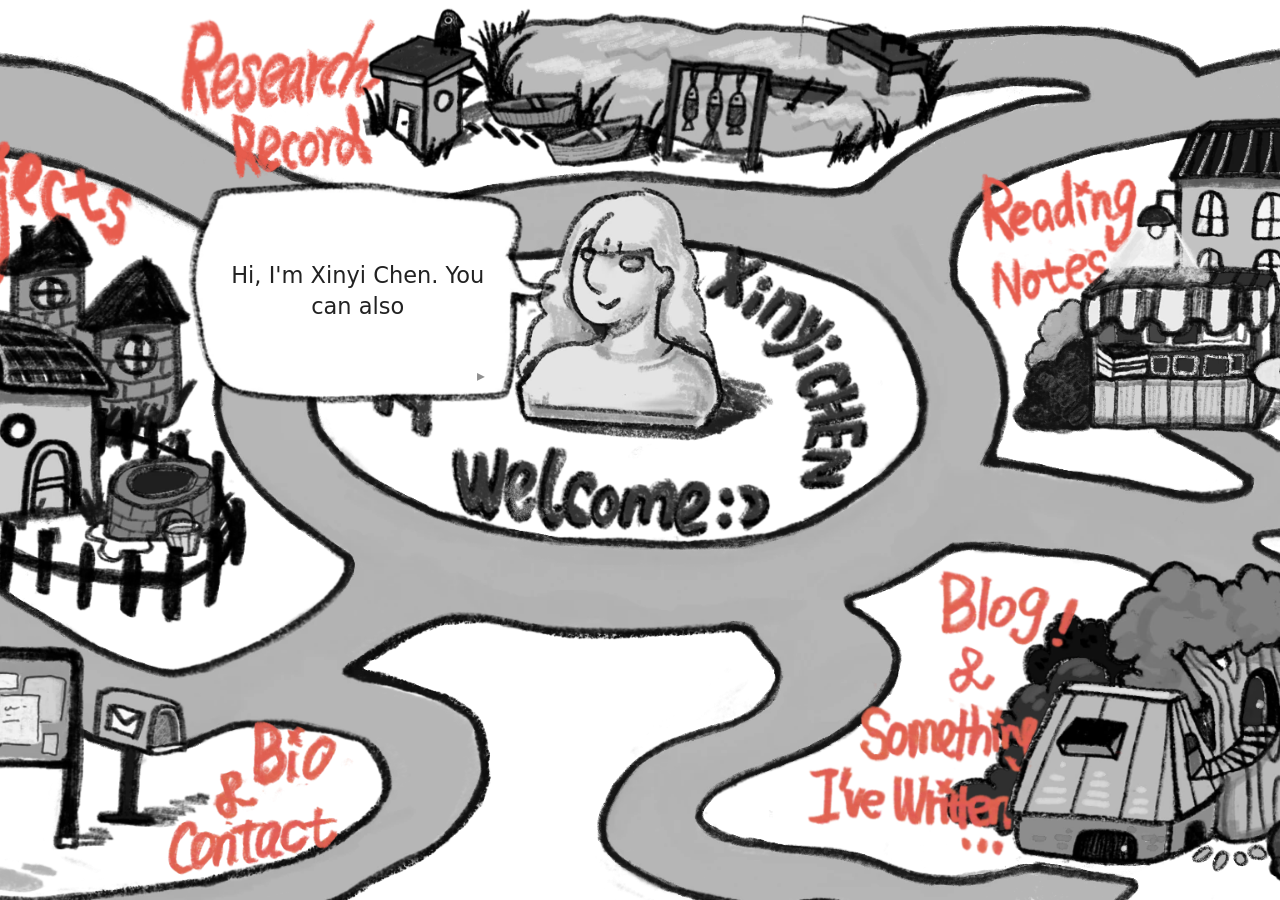
==== index.html @ 4571fce9 "Personal website launched" ====
<!DOCTYPE html>
<html lang="en">
<head>
  <meta charset="UTF-8">
  <meta name="viewport" content="width=device-width, initial-scale=1">
  <title>IChou · Xinyi Chen</title>
  <meta name="description" content="Xinyi Chen (IChou): HCI research record, reading notes, projects, blog and contact.">
  <link rel="icon" href="data:image/svg+xml,<svg xmlns=%22http://www.w3.org/2000/svg%22 viewBox=%220 0 100 100%22><text y=%22.9em%22 font-size=%2290%22>🌳</text></svg>">
  <link rel="stylesheet" href="css/style.css?v=1118">
</head>
<body class="home" data-root="./">
  <h1 class="sr-only">IChou · Xinyi Chen</h1>

  <main class="map" id="map">
    <img class="map-base" alt="" draggable="false">
  </main>

  <noscript>
    <p><a href="research/">Research Record</a> · <a href="reading/">读书笔记</a> · <a href="projects/">项目</a> · <a href="blog/">Blog</a> · <a href="about/">关于我</a></p>
  </noscript>

  <script src="js/config.js?v=1118"></script>
  <script src="js/sound.js?v=1118"></script>
  <script src="js/common.js?v=1118"></script>
  <script src="js/home.js?v=1118"></script>
</body>
</html>
---- css/style.css ----
/* ================= 基础变量（改配色只改这里） ================= */
:root {
  --paper: #fff;
  --ink: #3b332c;
  --ink-soft: #7a6d60;
  --accent: #e2574c;
  --card: #fff;
  --line: #e5e5e5;
  --radius: 14px;
  --font: "LXGW WenKai", "Kaiti SC", "STKaiti", "PingFang SC", "Microsoft YaHei", system-ui, sans-serif;
}

* { box-sizing: border-box; }
html, body { margin: 0; }
body {
  font-family: var(--font);
  color: var(--ink);
  background: var(--paper);
  line-height: 1.7;
  -webkit-font-smoothing: antialiased;
}
a { color: inherit; }
img { max-width: 100%; }

/* ================= 页面进入 / 离开转场 ================= */
body { animation: page-in .35s ease-out both; }
body.leaving { animation: page-out .4s ease-in forwards; }
@keyframes page-in { from { opacity: 0; } }
@keyframes page-out { to { opacity: 0; } }


/* ================= 首页地图 ================= */
/* 首页整屏就是你画的图，铺在白底上：没有标题、边框、按钮。
   · .map 正好等于屏幕大小；底图（道路）拉伸铺满。
   · 其余配件放在和原图一样大的“画框”(.frame) 里，保持原比例；
     屏幕不是 16:9 时，画框按各自的锚点 (--ax, --ay) 挪位置。 */
html:has(body.home) { background: #fff; overflow: hidden; height: 100%; }
.home {
  background: #fff;
  height: 100vh; height: 100dvh;
  overflow-x: auto; overflow-y: hidden; overscroll-behavior: none; scrollbar-width: none;
}
.home::-webkit-scrollbar { display: none; }
/* 首页进出只做淡入淡出，不放大 */
body.home { animation: none; }
body.home.leaving { animation: fade-out .3s ease-in forwards; }
.home .map { animation: map-in .6s ease-out both; }
@keyframes map-in { from { opacity: 0; } }
@keyframes fade-out { to { opacity: 0; } }
.sr-only { position: absolute; width: 1px; height: 1px; overflow: hidden; clip-path: inset(50%); white-space: nowrap; }

.map {
  position: relative; overflow: hidden;
  width: 100vw; height: 100vh; height: 100dvh;
  container-type: size;
  --cw: 1920; --ch: 1080;
  /* --u = 原图 1 个像素在屏幕上的大小（宽、高两个方向取小的，保证配件不会比屏幕大） */
  --u: min(calc(100cqw / var(--cw)), calc(100cqh / var(--ch)));
}
/* 竖屏或接近方形的屏幕（手机竖着拿）：图撑满屏幕高度、保持 16:9，左右滑动看全图 */
@media (max-aspect-ratio: 29/20) {
  .map { width: calc(100vh * 16 / 9); width: calc(100dvh * 16 / 9); }
}
.map img { user-select: none; -webkit-user-drag: none; }
.map-base { position: absolute; inset: 0; width: 100%; height: 100%; object-fit: fill; display: block; }
.frame {
  position: absolute; pointer-events: none;
  width: calc(var(--u) * var(--cw)); height: calc(var(--u) * var(--ch));
  left: calc((100cqw - var(--u) * var(--cw)) * var(--ax, .5));
  top:  calc((100cqh - var(--u) * var(--ch)) * var(--ay, .5));
}
.layer { position: absolute; display: block; }
.label { transform-origin: 50% 60%; }

/* 交互反馈：只是动一动，不发光、不放大 */
.layer-group.hop { animation: hop .45s cubic-bezier(.3,.7,.4,1); }
.layer-group.hop .label { animation: wobble .5s ease-in-out; }
.layer-group.jiggle { animation: jiggle .4s ease-in-out; }
.layer-group.talk { animation: talk .5s ease-in-out; }
@keyframes hop { 35% { transform: translateY(-1.2%) rotate(-.8deg); } 70% { transform: translateY(0) rotate(.5deg); } }
@keyframes wobble { 30% { transform: rotate(-3deg); } 65% { transform: rotate(2.5deg); } }
@keyframes jiggle { 20% { transform: rotate(-2.2deg) scale(1.02, .98); } 45% { transform: rotate(2deg) scale(.98, 1.02); } 70% { transform: rotate(-1.2deg); } 88% { transform: rotate(.6deg); } }
@keyframes talk { 30% { transform: rotate(-1.2deg) translateY(-.6%); } 65% { transform: rotate(1deg); } }

.hotspot, .greeter {
  position: absolute; display: block; pointer-events: auto;
  outline: none; cursor: pointer;
  background: none; border: 0; padding: 0; font: inherit; color: inherit;
}
.hotspot:focus-visible, .greeter:focus-visible { outline: 3px dashed var(--ink); outline-offset: 2px; border-radius: 12px; }

/* 石膏像的对话框 */
.bubble {
  position: absolute; z-index: 5;
  font-size: calc(max(9px, var(--u) * 27) * var(--fit, 1)); line-height: 1.4; text-align: center;
  color: #222; cursor: pointer;
  opacity: 0; pointer-events: none;
  transform: scale(.5);
  transition: opacity .2s, transform .4s cubic-bezier(.3,1.6,.5,1);
  background: center / 100% 100% no-repeat;
}
.bubble.show { opacity: 1; pointer-events: auto; transform: none; }
.bubble.style-0 { transform-origin: 100% 45%; }   /* 从尾巴那边“弹”出来 */
.bubble.style-1 { transform-origin: 0% 60%; }
.bubble-text { margin: 0; position: absolute; inset: 10%; display: flex; align-items: center; }
.bubble-text p { margin: 0; width: 100%; text-align: justify; hyphens: auto; -webkit-hyphens: auto; text-wrap: pretty; }   /* 两端对齐 */
.bubble.short .bubble-text p { text-align: center; hyphens: manual; }
.bubble-text a { color: #e2574c; text-decoration-thickness: 1px; text-underline-offset: 2px; }
.bubble-next { position: absolute; bottom: 9%; font-size: .7em; opacity: .5; animation: blink 1s steps(2) infinite; }
.bubble.style-0 .bubble-next { right: 20%; }
.bubble.style-1 .bubble-next { right: 9%; }
@keyframes blink { 50% { opacity: .15; } }


/* ================= 模块内页 =================
   全部用你画的元素拼起来：左上角手写标题、右上角名字 + 红线、
   每条内容一张纸、右下角 Back to HomePage 按钮。
   --u = 你画的 1920×1080 原稿上 1 个像素在屏幕上的大小。 */
.inner {
  --u: min(calc(100vw / 1920), calc(100vh / 1080));
  --k: max(var(--u), .62px);             /* 纸张、文字的缩放，小屏也不会太小 */
  background: #fff;
}
.inner img { user-select: none; -webkit-user-drag: none; }

/* 页眉：标题 + 名字 + 红线 */
.ip-head {
  position: relative; display: flex; align-items: flex-start;
  padding: calc(var(--u) * 8) 0 0 calc(var(--u) * 32);
}
.ip-title { flex: none; display: block; margin-top: calc(var(--u) * 28); line-height: 0; position: relative; z-index: 2; transform-origin: 40% 70%; }
.ip-title img { display: block; width: max(120px, calc(var(--u) * var(--tw))); height: auto; }
.ip-title:hover { animation: wobble .5s ease-in-out; }
.ip-rule { flex: 1; position: relative; height: max(42px, calc(var(--u) * 84)); margin-left: calc(var(--u) * -24); min-width: 0; }
.ip-name { position: absolute; right: 0; top: 0; width: max(150px, calc(var(--u) * 404)); height: auto; }
.ip-line { position: absolute; left: 0; right: 0; top: max(30px, calc(var(--u) * 60)); height: max(12px, calc(var(--u) * 24));
  background: url(../assets/page/line.webp) 0 0 / 100% 100% no-repeat; }

/* 纸：用 border-image 把四个角（含右下角的卷角）保持原样，只拉伸中间，所以纸可以变宽变高而不变形 */
.paper {
  border: 0 solid transparent;   /* 纸的边框图画在 padding 区域里，不占文字的位置 */
  border-image: url(../assets/page/paper.webp) 22 84 104 22 fill / calc(var(--k) * 22) calc(var(--k) * 84) calc(var(--k) * 104) calc(var(--k) * 22) round;
  padding: calc(var(--k) * 46) calc(var(--k) * 38) calc(var(--k) * 64) calc(var(--k) * 40);
}

/* 列表页：纸横着排一排，和画稿一样高；多了左右滑 */
.ip-list { display: flex; flex-direction: column; height: 100vh; height: 100dvh; overflow: hidden; }
.papers {
  flex: 1; min-height: 0;
  display: flex; gap: calc(var(--u) * 44); align-items: stretch;
  margin: 0; list-style: none;
  padding: calc(var(--u) * 6) calc(var(--u) * 20) calc(var(--u) * 25) calc(var(--u) * 15);
  margin-right: calc(max(108px, var(--u) * 211) + var(--u) * 12);   /* 纸不钻到右下角的按钮底下 */
  overflow-x: auto; overflow-y: hidden; scroll-snap-type: x proximity; scrollbar-width: thin;
}
.papers.more-right { -webkit-mask-image: linear-gradient(to right, #000 calc(100% - 90px), transparent); mask-image: linear-gradient(to right, #000 calc(100% - 90px), transparent); }
.papers > li { animation: drop .55s cubic-bezier(.3,1.4,.5,1) both; animation-delay: calc(var(--i, 0) * 90ms + 120ms); }
.papers > li { flex: none; height: 100%; aspect-ratio: 316 / 819; min-width: 230px; scroll-snap-align: start; display: flex; }
.papers > li > * { flex: 1; }
.papers > li.wide { aspect-ratio: 520 / 819; min-width: 340px; }   /* 字多的纸可以宽一点（卷角不变形） */

/* 一张纸上的内容 */
.sheet {
  display: flex; flex-direction: column; min-width: 0;
  text-decoration: none; color: var(--ink);
  font-size: calc(max(14px, var(--k) * 21) * var(--fit, 1)); line-height: 1.55;   /* --fit：字放不下时 common.js 自动缩小 */
  transform-origin: 50% 100%;
  overflow: hidden;
}
a.sheet { cursor: pointer; }
.sheet.wobble { animation: paper-hop .45s ease-in-out; }
.sheet.jiggle { animation: jiggle .4s ease-in-out; }
@keyframes drop { from { opacity: 0; transform: translateY(-30px) rotate(-3deg); } }
@keyframes paper-hop { 35% { transform: translateY(-6px) rotate(-1.2deg); } 70% { transform: rotate(.8deg); } }
.sheet:focus-visible { outline: 3px dashed var(--ink); outline-offset: 4px; }
.sheet .date { font-size: .78em; color: var(--ink-soft); letter-spacing: .02em; }
.sheet h3 { margin: .2em 0 .35em; font-size: 1.25em; line-height: 1.3; }
.sheet h3::after { content: ""; display: block; height: .32em; margin-top: .25em; background: url(../assets/page/line.webp) 0 0 / 100% 100% no-repeat; width: 60%; opacity: .85; }
.sheet .meta { font-size: .8em; color: var(--ink-soft); margin-bottom: .4em; }
.sheet p { margin: 0 0 .6em; }
.sheet .grow { flex: 1; min-height: 0; overflow: hidden; }
.sheet .cover { display: block; width: 100%; max-height: 52%; object-fit: cover; object-position: top; border-radius: 4px; margin-top: .3em; filter: grayscale(.15); }
.sheet .grow.scroll { overflow-y: auto; scrollbar-width: thin; }   /* 缩到最小还放不下时才出现滚动条 */
.sheet .more { font-size: .82em; color: #e2574c; margin-top: .4em; }
.sheet .stamp { align-self: flex-start; font-size: .72em; color: #e2574c; border: 2px solid #e2574c; border-radius: 6px; padding: 0 .4em; transform: rotate(-4deg); margin-bottom: .5em; }
.sheet .tags { margin-right: calc(var(--k) * 46); }
.tags { display: flex; flex-wrap: wrap; gap: .35em; margin-top: .3em; }
.tags span { font-size: .72em; padding: 0 .55em; border: 1.5px solid var(--ink); border-radius: 999px; }
.empty { color: var(--ink-soft); font-style: italic; }

/* 详情页（文章、项目）：一张大纸，可以上下滚动 */
.ip-doc { min-height: 100vh; padding-bottom: max(120px, calc(var(--u) * 200)); }
.doc {
  width: min(920px, calc(100% - 32px)); margin: calc(var(--u) * 10) auto 0;
  font-size: max(15px, calc(var(--k) * 20)); line-height: 1.75;
  padding: calc(var(--k) * 48) calc(var(--k) * 96) calc(var(--k) * 100) calc(var(--k) * 52);
  animation: drop .55s cubic-bezier(.3,1.4,.5,1) both .1s;
}
.doc h1 { margin-top: 0; line-height: 1.3; }
.doc h1::after, .doc h2::after { content: ""; display: block; height: .3em; margin-top: .2em; width: 40%; background: url(../assets/page/line.webp) 0 0 / 100% 100% no-repeat; }
.doc img { border-radius: 6px; }
.doc pre { background: #2b2622; color: #f6efdf; padding: 14px; border-radius: 8px; overflow-x: auto; }
.doc code { font-family: ui-monospace, Menlo, monospace; font-size: .9em; }
.doc blockquote { margin: 1em 0; padding: .2em 1em; border-left: 4px solid #e2574c; color: var(--ink-soft); }
.doc table { border-collapse: collapse; } .doc td, .doc th { border: 1px solid #ccc; padding: 6px 10px; }
.doc a { color: #e2574c; }

/* 关于页 */
.avatar { width: min(60%, 120px); margin-left: auto; margin-right: auto; aspect-ratio: 1; border-radius: 50%; border: 2px solid var(--ink); display: grid; place-items: center; font-size: 3em; object-fit: cover; margin-bottom: .6em; }
/* 关于页：头像和名字并排 */
.bio-head { display: flex; align-items: flex-end; gap: 1.1em; margin-bottom: 1.2em; }   /* 名字贴着头像底部，中间留空 */
.bio-head .avatar { font-size: 1em; width: 8.1em; flex: none; margin: 0; }
.bio-head h3 { margin: 0 0 .3em; }
/* 关于页：经历列表、技能点（游戏角色面板） */
.sheet h4 { margin: .7em 0 .3em; font-size: .78em; letter-spacing: .08em; text-transform: uppercase; color: #e2574c; }
.sheet .list { margin: 0; padding-left: 1.1em; }
.sheet .list li { margin-bottom: .45em; }
.papers > li.wider { aspect-ratio: 640 / 819; min-width: 400px; }
.papers > li.widest { aspect-ratio: 820 / 819; min-width: 480px; }   /* More about me：三段文字 */
.skills { font-size: max(13px, calc(var(--k) * 19)); }
.stats { list-style: none; padding: 0; margin: 0; }
.stats li { display: grid; grid-template-columns: 5.2em auto 1fr; align-items: center; gap: .6em; margin-bottom: .3em; }
.stats b { font-weight: normal; font-size: .8em; color: var(--ink-soft); }
.bar { display: inline-flex; gap: 3px; }
.bar i { width: 1.05em; height: .8em; border: 2px solid var(--ink); border-radius: 2px; background: #fff; }
.bar i.on { background: #e2574c; }
.bar i.half { background: linear-gradient(to right, #e2574c 50%, #fff 50%); }
.slots { display: flex; flex-wrap: wrap; gap: .4em; }
.slots span { font-size: .82em; padding: .15em .55em; border: 2px solid var(--ink); border-radius: 4px; box-shadow: 2px 2px 0 var(--ink); background: #fff;
  animation: pop-in .35s cubic-bezier(.3,1.6,.5,1) both; animation-delay: calc(var(--j, 0) * 35ms + 500ms); }
.slots span.wobble, .stats li.wobble { animation: paper-hop .4s ease-in-out; }
@keyframes pop-in { from { opacity: 0; transform: scale(.4); } }
.contact { list-style: none; padding: 0; margin: 0; }
.contact li { margin-bottom: .5em; overflow-wrap: anywhere; }
.contact .meta { font-size: .78em; margin: 0; }
.contact a { color: var(--ink); text-decoration: none; background: url(../assets/page/line.webp) 0 100% / 100% .25em no-repeat; padding-bottom: .15em; }
.contact a:hover { color: #e2574c; }

/* Back to HomePage 按钮：按下去、松开、有声音，然后回到地图 */
.back-home {
  position: fixed; z-index: 40;
  right: calc(var(--u) * 1); bottom: calc(var(--u) * 28);
  width: max(108px, calc(var(--u) * 211)); aspect-ratio: 211 / 156;
  padding: 0; border: 0; background: none; cursor: pointer; line-height: 0;
  -webkit-tap-highlight-color: transparent;
}
.back-home img { width: 100%; height: 100%; display: block; transition: transform .08s ease-out; transform-origin: 50% 100%; }
.back-home .down { position: absolute; inset: 0; visibility: hidden; }
.back-home:hover img { animation: wobble .5s ease-in-out; }
/* 有“按下”那张图时：直接换图；没有时：用位移 + 压扁假装按下去 */
.back-home.has-down.pressed .up { visibility: hidden; }
.back-home.has-down.pressed .down { visibility: visible; }
.back-home:not(.has-down).pressed .up { transform: translate(2.5%, 5%) scale(.97, .93); animation: none; }
.back-home.pressed img { animation: none; }
.back-home:focus-visible { outline: 3px dashed var(--ink); outline-offset: 4px; border-radius: 8px; }

/* ================= 手机、窄屏：页眉缩小，纸竖着一张张往下排 ================= */
@media (max-width: 760px), (max-height: 520px) and (max-width: 1000px) {
  .inner { --u: calc(100vw / 1920); --k: .7px; }
  .ip-head { padding: 8px 0 0 12px; }
  .ip-title { margin-top: 18px; }
  .ip-title img { width: calc(var(--tw) * .42px); }
  .ip-rule { margin-left: -6px; }
  .ip-name { width: 140px; }
  .ip-line { top: 26px; }
  .ip-list { height: auto; overflow: visible; display: block; padding-bottom: 130px; }
  .papers { margin-right: 0; display: grid; grid-template-columns: repeat(auto-fill, minmax(260px, 1fr)); gap: 14px; padding: 12px 16px 0; overflow: visible; }
  .papers > li { height: auto; aspect-ratio: auto; min-width: 0; min-height: 300px; }
  .sheet .grow { overflow: visible; }
  .doc { padding: 34px 66px 80px 30px; }
}

/* ================= 减少动态效果（系统设置） ================= */
@media (prefers-reduced-motion: reduce) {
  *, *::before, *::after { animation: none !important; transition: none !important; }
}

/* Research Record：时间线（index.json 里 "timeline": true） */
.papers.timeline > li { position: relative; padding-bottom: 46px; flex-direction: column; }
.papers.timeline > li::before { content: ""; position: absolute; left: 6px; right: calc(var(--u) * -44); bottom: 25px; height: 6px; background: url(../assets/page/line.webp) 0 0 / 100% 100% no-repeat; opacity: .8; }
.papers.timeline > li:last-child::before { right: -10px; -webkit-mask-image: linear-gradient(to right, #000 70%, transparent); mask-image: linear-gradient(to right, #000 70%, transparent); }
.papers.timeline > li::after { content: ""; position: absolute; left: 14px; bottom: 21px; width: 12px; height: 12px; border-radius: 50%; background: #e2574c; }
.papers.timeline .when { position: absolute; left: 34px; bottom: 0; font-size: .82em; color: var(--ink-soft); white-space: nowrap; }
.papers.timeline .sheet .date { display: none; }
.sheet .steps { margin: .2em 0 .4em; padding-left: 1.4em; font-size: .9em; color: var(--ink-soft); }
.sheet .steps li { margin-bottom: .2em; }
.sheet .steps li:last-child { color: #e2574c; }
/* 详情页里的步骤 */
.doc .step { position: relative; border-left: 2px dashed rgba(226, 87, 76, .55); padding: 0 0 .6em 26px; margin-left: 6px; }
.doc .step::before { content: ""; position: absolute; left: -8px; top: .35em; width: 14px; height: 14px; border-radius: 50%; background: #e2574c; }
.doc .step:last-child, .doc .step.now { border-left-color: transparent; }
.doc .step-no { margin: 0; font-size: .78em; letter-spacing: .08em; text-transform: uppercase; color: #e2574c; }
.doc .step h2 { margin-top: .15em; }

/* Projects：展示式（index.json 里 "layout": "showcase"）。每张图同样大小（16:10），放在纸的上方 */
.papers.showcase > li { aspect-ratio: 316 / 819; }
.papers.showcase > li.pic { aspect-ratio: 640 / 819; min-width: 400px; }
.papers.showcase .sheet .cover { flex: none; width: 100%; max-height: none; aspect-ratio: 16 / 10; object-fit: cover; object-position: center; margin: 0 0 .9em; border-radius: 4px; filter: none; box-shadow: 0 0 0 1px rgba(0, 0, 0, .12); }
.papers.showcase .sheet h3 { font-size: 1.2em; }
.papers.showcase .sheet .grow p { font-size: .9em; line-height: 1.5; }
.papers.showcase .sheet .cover { margin-bottom: .7em; }
.papers.showcase .sheet .grow strong { font-weight: 650; }
@media (max-width: 760px), (max-height: 520px) and (max-width: 1000px) {
  .papers.showcase > li, .papers.showcase > li.pic { aspect-ratio: auto; min-width: 0; }
  .papers.showcase .sheet .tags { margin-top: .6em; }
  .papers.timeline > li, .papers.timeline > li.wide, .papers.timeline > li.wider { aspect-ratio: auto; min-width: 0; padding-bottom: 40px; }
  .papers.timeline .sheet .cover { max-height: 180px; }
}
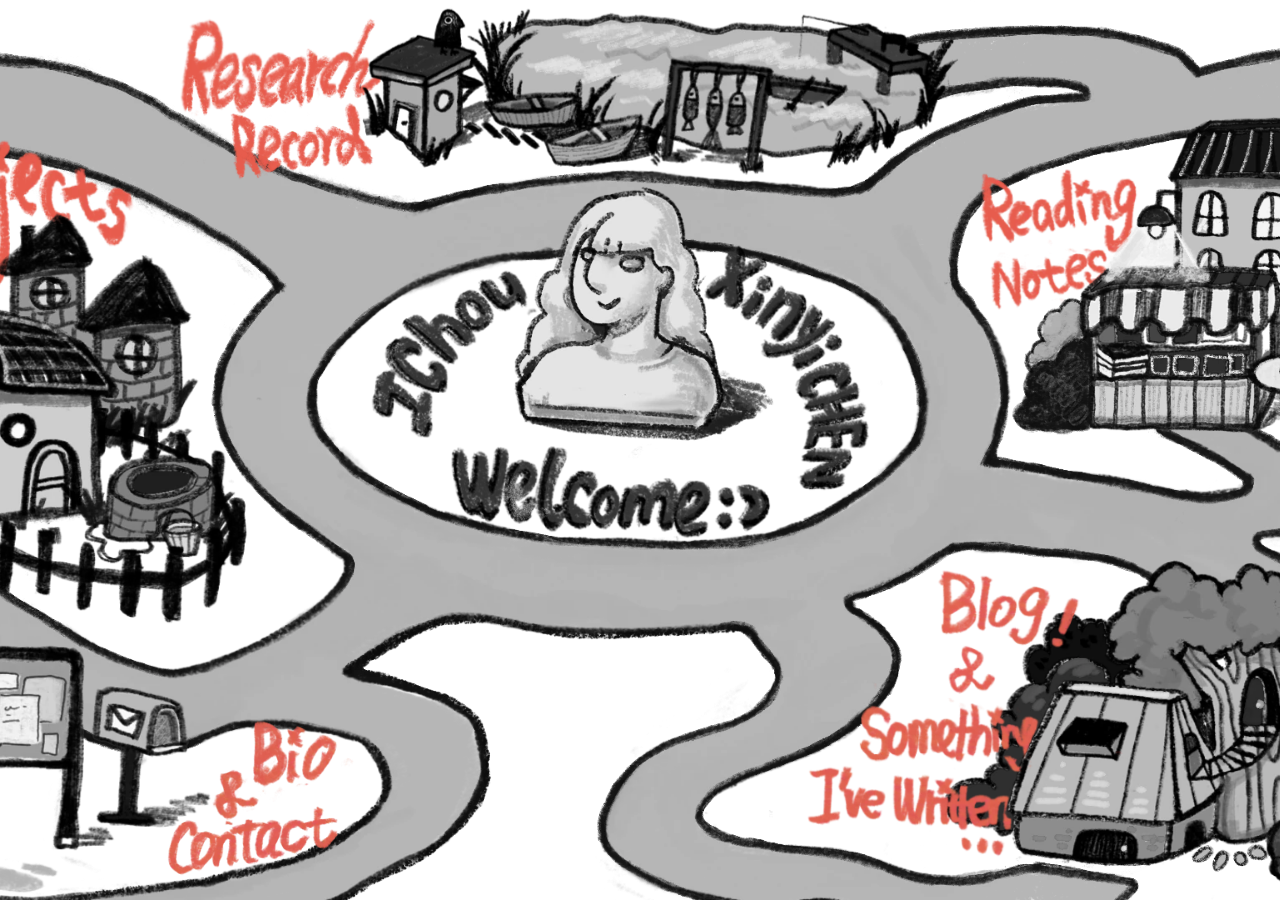
==== commit 3ccafb21: "commentaire" ====
--- a/index.html
+++ b/index.html
@@ -6,7 +6,7 @@
   <title>IChou · Xinyi Chen</title>
   <meta name="description" content="Xinyi Chen (IChou): HCI research record, reading notes, projects, blog and contact.">
   <link rel="icon" href="data:image/svg+xml,<svg xmlns=%22http://www.w3.org/2000/svg%22 viewBox=%220 0 100 100%22><text y=%22.9em%22 font-size=%2290%22>🌳</text></svg>">
-  <link rel="stylesheet" href="css/style.css?v=1118">
+  <link rel="stylesheet" href="css/style.css?v=1119">
 </head>
 <body class="home" data-root="./">
   <h1 class="sr-only">IChou · Xinyi Chen</h1>
@@ -19,9 +19,9 @@
     <p><a href="research/">Research Record</a> · <a href="reading/">读书笔记</a> · <a href="projects/">项目</a> · <a href="blog/">Blog</a> · <a href="about/">关于我</a></p>
   </noscript>
 
-  <script src="js/config.js?v=1118"></script>
-  <script src="js/sound.js?v=1118"></script>
-  <script src="js/common.js?v=1118"></script>
-  <script src="js/home.js?v=1118"></script>
+  <script src="js/config.js?v=1119"></script>
+  <script src="js/sound.js?v=1119"></script>
+  <script src="js/common.js?v=1119"></script>
+  <script src="js/home.js?v=1119"></script>
 </body>
 </html>
--- a/css/style.css
+++ b/css/style.css
@@ -306,3 +306,8 @@
   .papers.timeline > li, .papers.timeline > li.wide, .papers.timeline > li.wider { aspect-ratio: auto; min-width: 0; padding-bottom: 40px; }
   .papers.timeline .sheet .cover { max-height: 180px; }
 }
+
+/* 博客文章下面的评论区（js/comments.js） */
+.doc .comments { margin-top: 2.6em; padding-top: 1.2em; border-top: 2px dashed rgba(59, 51, 44, .22); }
+.doc .comments h2 { margin: 0 0 .6em; }
+.doc .comments .giscus, .doc .comments .giscus-frame { width: 100%; }
